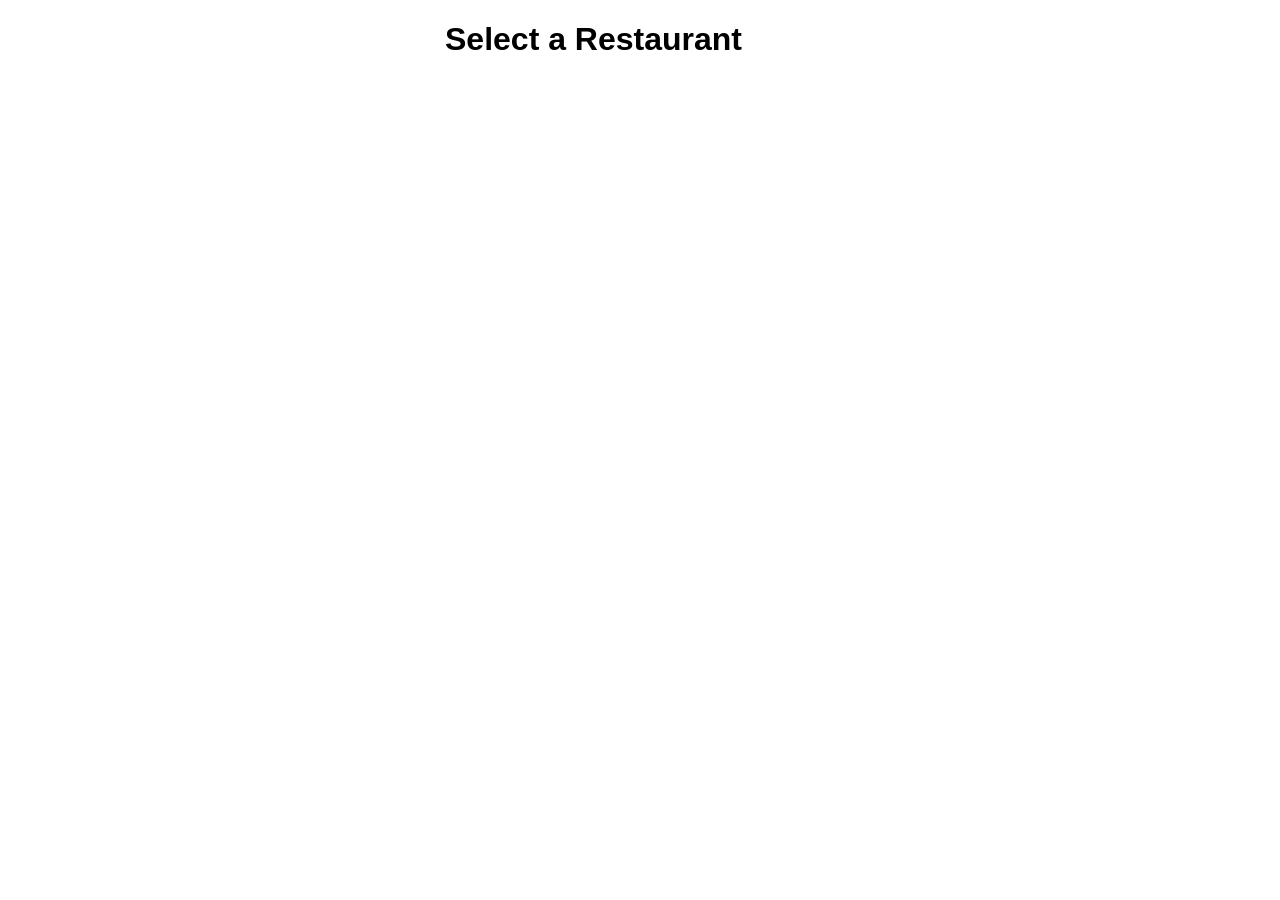
==== frontend/stores.html @ 32e32f5c "api.js, store select screen added" ====
<!DOCTYPE html>
<html>
    <head>
        <link rel="stylesheet" href="style.css">
        <meta name="viewport" content="width=device-width, initial-scale=1.0">
    </head>
    <body>
        <header>
            <h1>Select a Restaurant</h1>
        </header>

        <main>
            <section class="stores-list" id="stores-list"></section>
        </main>

        <script type="module" src="stores_script.js"></script>
    </body>
</html>
---- frontend/style.css ----
* {
    box-sizing: border-box;
}

body {
    margin: 0 auto;
    max-width: 390px;
    font-family: sans-serif;
    background-color: #fff;
}


header {
    position: relative;
}

.banner {
    display: block;
    width: 100%;
    height: 140px;
    object-fit: cover;
}

nav {
    position: absolute;
    top: 0;
    left: 0;
    width: 100%;
}

nav ul {
    display: flex;
    justify-content: space-between;
    align-items: center;
    list-style: none;
    margin: 0;
    padding: 10px;
}

.icon {
    width: 18px;
    height: 18px;
    cursor: pointer;
}

.profile-section {
    display: flex;
    flex-direction: column;
    align-items: center;
    padding-bottom: 16px;
}

.profile-pic {
    width: 70px;
    height: 70px;
    background-color: #ccc;
    border-radius: 50%;
    margin-top: -35px;
    border: 3px solid #fff;
}

.restaurant-name {
    font-size: 16px;
    font-weight: 600;
    text-align: center;
    margin: 10px 0 14px;
    line-height: 1.4;
    color: #111;
}

.search-bar {
    display: flex;
    align-items: center;
    border: 1px solid #ddd;
    border-radius: 20px;
    padding: 6px 14px;
    width: 80%;
    gap: 8px;
}

.search-bar input {
    border: none;
    outline: none;
    font-size: 14px;
    width: 100%;
    color: #555;
}

.search-icon {
    font-size: 14px;
    color: #888;
}


.menu-list {
    padding: 0 16px;
}

.menu-item {
    display: flex;
    align-items: center;
    padding: 16px 0;
    border-bottom: 1px solid #eee;
    gap: 12px;
}

.menu-item-emoji {
    font-size: 42px;
    width: 54px;
    text-align: center;
    flex-shrink: 0;
}

.menu-item-info {
    flex: 1;
}

.menu-item-info h4 {
    margin: 0 0 2px;
    font-size: 15px;
    font-weight: 600;
    color: #111;
}

.menu-item-info .ingredients {
    font-size: 11px;
    color: #999;
    margin: 0 0 4px;
}

.menu-item-info .price {
    font-size: 13px;
    font-weight: 500;
    color: #333;
    margin: 0;
}

.quantity-control {
    display: flex;
    align-items: center;
    gap: 6px;
    flex-shrink: 0;
}

.quantity-control button {
    width: 26px;
    height: 26px;
    border-radius: 50%;
    border: 1px solid #ccc;
    background: #fff;
    font-size: 16px;
    cursor: pointer;
    display: flex;
    align-items: center;
    justify-content: center;
    color: #333;
}

.quantity-control button:hover {
    background: #f0f0f0;
}

.quantity-control .qty-display {
    width: 30px;
    height: 30px;
    border: 1px solid #ccc;
    border-radius: 4px;
    display: flex;
    align-items: center;
    justify-content: center;
    font-size: 14px;
    font-weight: 500;
}


.order-summary {
    padding: 16px 20px 8px;
}

.order-summary h3 {
    text-align: center;
    font-size: 15px;
    font-weight: 600;
    margin: 0 0 12px;
    color: #111;
}

.order-summary ul {
    list-style: none;
    margin: 0;
    padding: 0;
}

.order-summary ul li {
    display: flex;
    justify-content: space-between;
    font-size: 14px;
    margin-bottom: 6px;
    color: #111;
}

.order-summary ul li .item-name {
    display: flex;
    align-items: center;
    gap: 8px;
}

.order-summary ul li .remove-btn {
    font-size: 11px;
    color: #aaa;
    cursor: pointer;
    background: none;
    border: none;
    padding: 0;
}

.order-summary ul li .remove-btn:hover {
    color: #e00;
}

.order-total hr {
    border: none;
    border-top: 1px solid #ddd;
    margin: 10px 0;
}

.total-row {
    display: flex;
    justify-content: space-between;
    font-size: 14px;
    font-weight: 500;
    color: #111;
}


.complete-order-btn {
    display: block;
    width: calc(100% - 32px);
    margin: 16px auto 24px;
    padding: 16px;
    background-color: #2ecc8e;
    color: #fff;
    font-size: 15px;
    font-weight: 600;
    border: none;
    border-radius: 10px;
    cursor: pointer;
    text-align: center;
}

.complete-order-btn:hover {
    background-color: #27b87c;
}
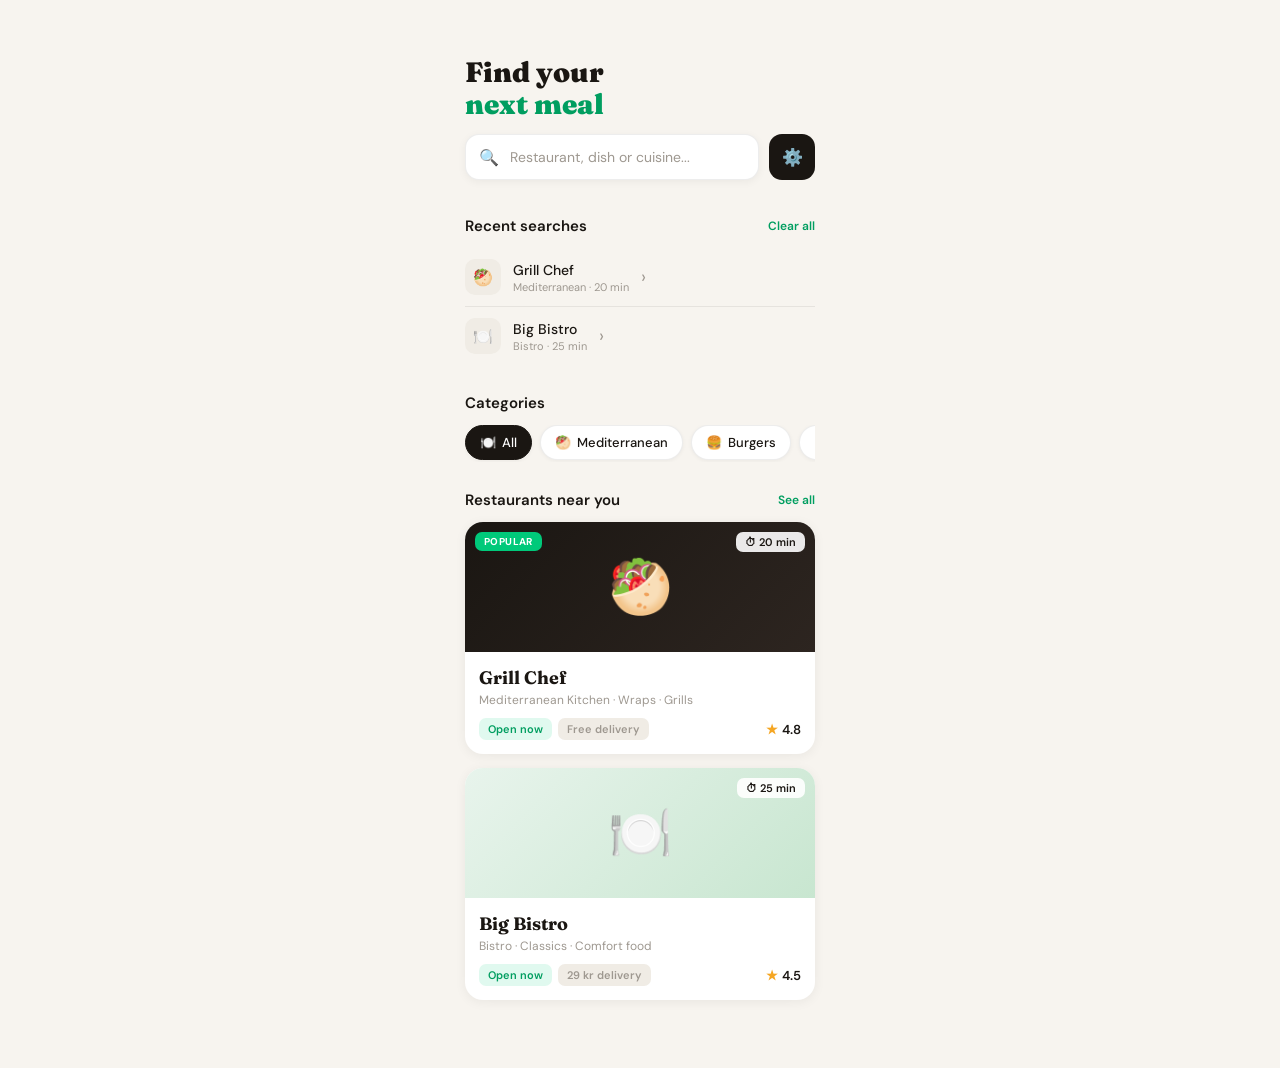
==== commit af397f96: "Updated the stores.html and added a CSS file for the search page" ====
--- a/frontend/stores.html
+++ b/frontend/stores.html
@@ -1,18 +1,120 @@
 <!DOCTYPE html>
-<html>
-    <head>
-        <link rel="stylesheet" href="style.css">
-        <meta name="viewport" content="width=device-width, initial-scale=1.0">
-    </head>
-    <body>
-        <header>
-            <h1>Select a Restaurant</h1>
-        </header>
+<html lang="en">
+<head>
+  <meta charset="UTF-8">
+  <meta name="viewport" content="width=device-width, initial-scale=1.0">
+  <title>Search – Food Delivery</title>
+  <link href="https://fonts.googleapis.com/css2?family=Fraunces:wght@700;900&family=DM+Sans:wght@300;400;500;600&display=swap" rel="stylesheet">
+  <link rel="stylesheet" href="search.css">
+</head>
+<body>
+<div class="app">
 
-        <main>
-            <section class="stores-list" id="stores-list"></section>
-        </main>
+  <!-- Header -->
+  <div class="header">
+    <div class="header-title">Find your<br><span>next meal</span></div>
+    <div class="search-wrap">
+      <div class="search-box">
+        <span class="search-icon">🔍</span>
+        <input class="search-input" type="text" placeholder="Restaurant, dish or cuisine...">
+      </div>
+      <div class="filter-btn">⚙️</div>
+    </div>
+  </div>
 
-        <script type="module" src="stores_script.js"></script>
-    </body>
-</html>
+  <div class="scroll-body">
+
+    <!-- Recent searches -->
+    <div class="section">
+      <div class="section-header">
+        <span class="section-title">Recent searches</span>
+        <span class="see-all">Clear all</span>
+      </div>
+      <div class="recent-list">
+        <div class="recent-item">
+          <div class="recent-icon">🥙</div>
+          <div>
+            <div class="recent-text">Grill Chef</div>
+            <div class="recent-sub">Mediterranean · 20 min</div>
+          </div>
+          <span class="recent-arrow">›</span>
+        </div>
+        <div class="recent-item">
+          <div class="recent-icon">🍽️</div>
+          <div>
+            <div class="recent-text">Big Bistro</div>
+            <div class="recent-sub">Bistro · 25 min</div>
+          </div>
+          <span class="recent-arrow">›</span>
+        </div>
+      </div>
+    </div>
+
+    <!-- Categories -->
+    <div class="section">
+      <div class="section-header">
+        <span class="section-title">Categories</span>
+      </div>
+      <div class="cat-scroll">
+        <div class="cat-chip active"><span>🍽️</span> All</div>
+        <div class="cat-chip"><span>🥙</span> Mediterranean</div>
+        <div class="cat-chip"><span>🍔</span> Burgers</div>
+        <div class="cat-chip"><span>🍕</span> Pizza</div>
+        <div class="cat-chip"><span>🥗</span> Healthy</div>
+        <div class="cat-chip"><span>🍣</span> Sushi</div>
+      </div>
+    </div>
+
+    <!-- Restaurants -->
+    <div class="section">
+      <div class="section-header">
+        <span class="section-title">Restaurants near you</span>
+        <span class="see-all">See all</span>
+      </div>
+      <div class="restaurant-list">
+
+        <div class="restaurant-card fade">
+          <div class="restaurant-banner grill">
+            <span>🥙</span>
+            <div class="banner-badge">POPULAR</div>
+            <div class="banner-time">⏱ 20 min</div>
+          </div>
+          <div class="restaurant-body">
+            <div class="restaurant-name">Grill Chef</div>
+            <div class="restaurant-cuisine">Mediterranean Kitchen · Wraps · Grills</div>
+            <div class="restaurant-footer">
+              <div class="restaurant-tags">
+                <span class="tag open">Open now</span>
+                <span class="tag">Free delivery</span>
+              </div>
+              <div class="rating"><span class="star">★</span> 4.8</div>
+            </div>
+          </div>
+        </div>
+
+        <div class="restaurant-card fade">
+          <div class="restaurant-banner bistro">
+            <span>🍽️</span>
+            <div class="banner-time">⏱ 25 min</div>
+          </div>
+          <div class="restaurant-body">
+            <div class="restaurant-name">Big Bistro</div>
+            <div class="restaurant-cuisine">Bistro · Classics · Comfort food</div>
+            <div class="restaurant-footer">
+              <div class="restaurant-tags">
+                <span class="tag open">Open now</span>
+                <span class="tag">29 kr delivery</span>
+              </div>
+              <div class="rating"><span class="star">★</span> 4.5</div>
+            </div>
+          </div>
+        </div>
+
+      </div>
+    </div>
+
+  </div>
+</div>
+<script type="module" src="stores_script.js"></script>
+</body>
+</html>
--- a/frontend/search.css
+++ b/frontend/search.css
@@ -0,0 +1,324 @@
+:root {
+  --bg: #f7f4ef;
+  --surface: #ffffff;
+  --surface2: #f0ece5;
+  --accent: #00c97a;
+  --accent-dark: #009e60;
+  --text: #1a1612;
+  --muted: #9e9890;
+  --border: rgba(0,0,0,0.07);
+  --max: 390px;
+}
+
+* { box-sizing: border-box; margin: 0; padding: 0; }
+
+body {
+  background: var(--bg);
+  color: var(--text);
+  font-family: 'DM Sans', sans-serif;
+  display: flex;
+  justify-content: center;
+  min-height: 100vh;
+}
+
+.app {
+  width: 100%;
+  max-width: var(--max);
+  min-height: 100vh;
+  background: var(--bg);
+  display: flex;
+  flex-direction: column;
+}
+
+/* ── Header ── */
+.header {
+  padding: 56px 20px 16px;
+  background: var(--bg);
+  position: sticky;
+  top: 0;
+  z-index: 10;
+}
+
+.header-title {
+  font-family: 'Fraunces', serif;
+  font-size: 28px;
+  font-weight: 900;
+  line-height: 1.15;
+  margin-bottom: 14px;
+  color: var(--text);
+}
+
+.header-title span { color: var(--accent-dark); }
+
+.search-wrap {
+  display: flex;
+  align-items: center;
+  gap: 10px;
+}
+
+.search-box {
+  flex: 1;
+  position: relative;
+}
+
+.search-input {
+  width: 100%;
+  background: var(--surface);
+  border: 1.5px solid var(--border);
+  border-radius: 14px;
+  padding: 13px 16px 13px 44px;
+  color: var(--text);
+  font-family: 'DM Sans', sans-serif;
+  font-size: 14px;
+  outline: none;
+  box-shadow: 0 2px 8px rgba(0,0,0,0.05);
+  transition: border-color 0.2s, box-shadow 0.2s;
+}
+
+.search-input::placeholder { color: var(--muted); }
+.search-input:focus {
+  border-color: var(--accent);
+  box-shadow: 0 2px 12px rgba(0,201,122,0.15);
+}
+
+.search-icon {
+  position: absolute;
+  left: 14px;
+  top: 50%;
+  transform: translateY(-50%);
+  font-size: 16px;
+  pointer-events: none;
+}
+
+.filter-btn {
+  width: 46px;
+  height: 46px;
+  background: var(--text);
+  border-radius: 13px;
+  display: flex;
+  align-items: center;
+  justify-content: center;
+  font-size: 17px;
+  cursor: pointer;
+  flex-shrink: 0;
+  transition: opacity 0.15s;
+}
+
+.filter-btn:active { opacity: 0.75; }
+
+/* ── Scroll body ── */
+.scroll-body {
+  flex: 1;
+  overflow-y: auto;
+  padding: 20px 20px 40px;
+}
+
+.section { margin-bottom: 28px; }
+
+.section-header {
+  display: flex;
+  justify-content: space-between;
+  align-items: center;
+  margin-bottom: 12px;
+}
+
+.section-title { font-size: 15px; font-weight: 600; }
+
+.see-all {
+  font-size: 12px;
+  color: var(--accent-dark);
+  font-weight: 600;
+  cursor: pointer;
+}
+
+/* ── Recent searches ── */
+.recent-list { display: flex; flex-direction: column; }
+
+.recent-item {
+  display: flex;
+  align-items: center;
+  gap: 12px;
+  padding: 11px 0;
+  border-bottom: 1px solid var(--border);
+  cursor: pointer;
+}
+
+.recent-item:last-child { border-bottom: none; }
+
+.recent-icon {
+  width: 36px;
+  height: 36px;
+  background: var(--surface2);
+  border-radius: 10px;
+  display: flex;
+  align-items: center;
+  justify-content: center;
+  font-size: 16px;
+  flex-shrink: 0;
+}
+
+.recent-text { flex: 1; font-size: 14px; font-weight: 500; }
+.recent-sub { font-size: 11px; color: var(--muted); margin-top: 1px; }
+.recent-arrow { color: var(--muted); font-size: 18px; }
+
+/* ── Categories ── */
+.cat-scroll {
+  display: flex;
+  gap: 8px;
+  overflow-x: auto;
+  scrollbar-width: none;
+  padding-bottom: 2px;
+}
+
+.cat-scroll::-webkit-scrollbar { display: none; }
+
+.cat-chip {
+  flex-shrink: 0;
+  display: flex;
+  align-items: center;
+  gap: 6px;
+  background: var(--surface);
+  border: 1.5px solid var(--border);
+  border-radius: 30px;
+  padding: 8px 14px;
+  font-size: 13px;
+  font-weight: 500;
+  cursor: pointer;
+  transition: all 0.18s;
+  white-space: nowrap;
+  box-shadow: 0 1px 4px rgba(0,0,0,0.05);
+}
+
+.cat-chip:active { transform: scale(0.96); }
+
+.cat-chip.active {
+  background: var(--text);
+  color: #fff;
+  border-color: var(--text);
+}
+
+/* ── Restaurant cards ── */
+.restaurant-list {
+  display: flex;
+  flex-direction: column;
+  gap: 14px;
+}
+
+.restaurant-card {
+  background: var(--surface);
+  border-radius: 18px;
+  overflow: hidden;
+  box-shadow: 0 2px 12px rgba(0,0,0,0.06);
+  cursor: pointer;
+  transition: transform 0.15s, box-shadow 0.15s;
+}
+
+.restaurant-card:active {
+  transform: scale(0.98);
+  box-shadow: 0 1px 6px rgba(0,0,0,0.08);
+}
+
+.restaurant-banner {
+  width: 100%;
+  height: 130px;
+  background: var(--surface2);
+  display: flex;
+  align-items: center;
+  justify-content: center;
+  font-size: 52px;
+  position: relative;
+}
+
+.restaurant-banner.grill {
+  background: linear-gradient(135deg, #1a1612 0%, #2d2520 100%);
+}
+
+.restaurant-banner.bistro {
+  background: linear-gradient(135deg, #e8f4ec 0%, #c8e6d0 100%);
+}
+
+.banner-badge {
+  position: absolute;
+  top: 10px;
+  left: 10px;
+  background: var(--accent);
+  color: #fff;
+  font-size: 10px;
+  font-weight: 700;
+  padding: 3px 9px;
+  border-radius: 7px;
+  letter-spacing: 0.4px;
+}
+
+.banner-time {
+  position: absolute;
+  top: 10px;
+  right: 10px;
+  background: rgba(255,255,255,0.9);
+  color: var(--text);
+  font-size: 11px;
+  font-weight: 600;
+  padding: 3px 9px;
+  border-radius: 7px;
+  display: flex;
+  align-items: center;
+  gap: 3px;
+}
+
+.restaurant-body { padding: 14px; }
+
+.restaurant-name {
+  font-family: 'Fraunces', serif;
+  font-size: 18px;
+  font-weight: 700;
+  margin-bottom: 3px;
+}
+
+.restaurant-cuisine {
+  font-size: 12px;
+  color: var(--muted);
+  margin-bottom: 10px;
+}
+
+.restaurant-footer {
+  display: flex;
+  align-items: center;
+  justify-content: space-between;
+}
+
+.restaurant-tags { display: flex; gap: 6px; }
+
+.tag {
+  font-size: 11px;
+  font-weight: 600;
+  padding: 4px 9px;
+  border-radius: 7px;
+  background: var(--surface2);
+  color: var(--muted);
+}
+
+.tag.open {
+  background: rgba(0,201,122,0.12);
+  color: var(--accent-dark);
+}
+
+.rating {
+  display: flex;
+  align-items: center;
+  gap: 4px;
+  font-size: 13px;
+  font-weight: 600;
+  color: var(--text);
+}
+
+.rating .star { color: #f5a623; }
+
+/* ── Animations ── */
+@keyframes fadeUp {
+  from { opacity: 0; transform: translateY(14px); }
+  to   { opacity: 1; transform: translateY(0); }
+}
+
+.fade { animation: fadeUp 0.35s ease both; }
+.fade:nth-child(1) { animation-delay: 0.05s; }
+.fade:nth-child(2) { animation-delay: 0.12s; }
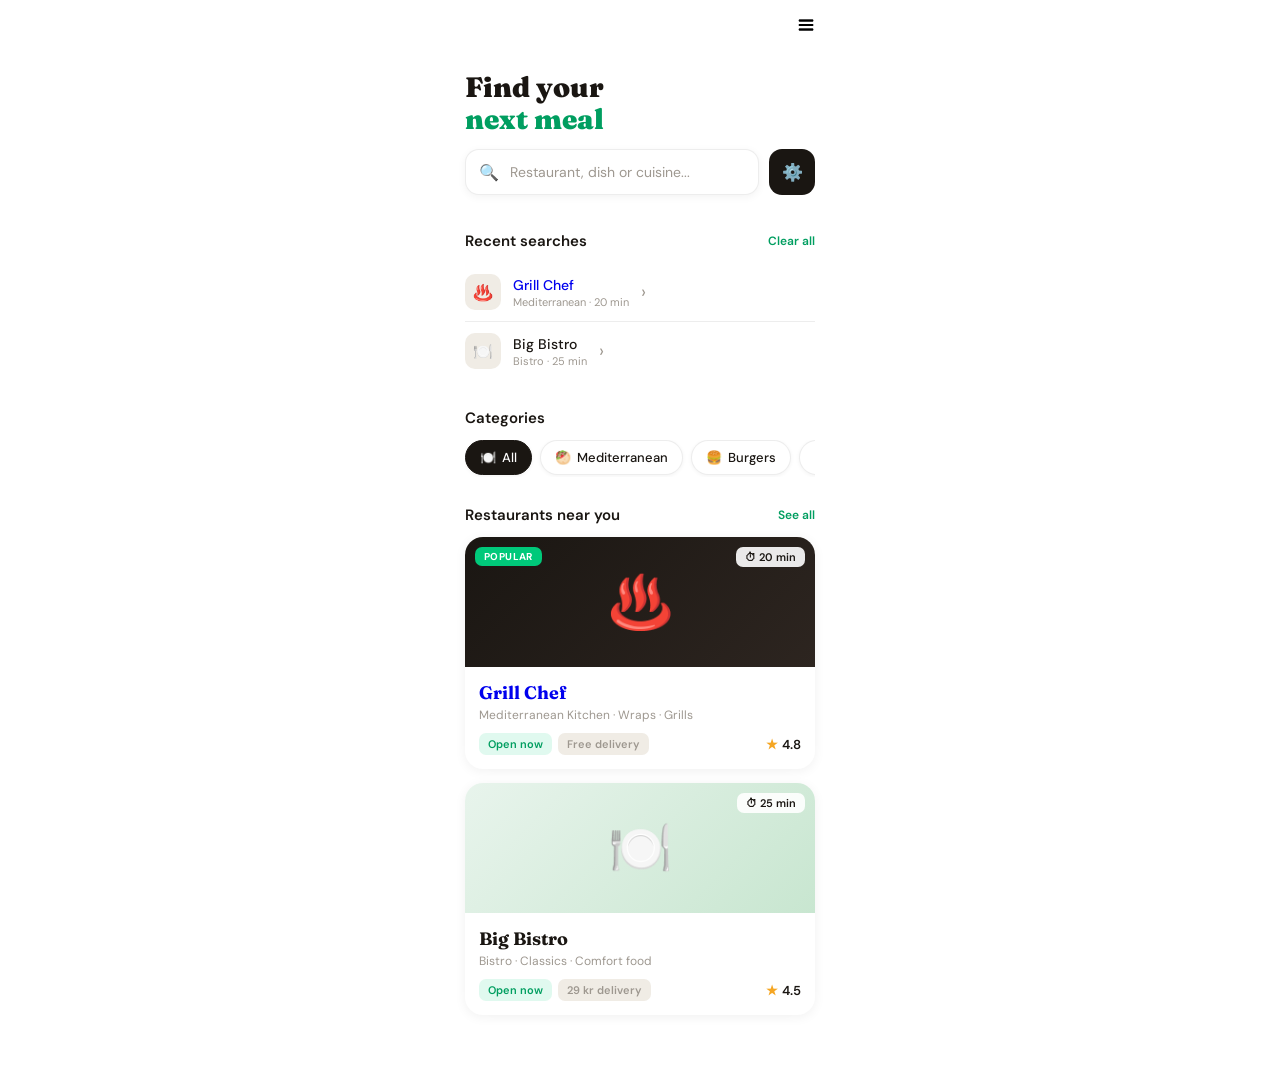
==== commit 6a73e5ea: "Made adjustments to the HTML and CSS files" ====
--- a/frontend/stores.html
+++ b/frontend/stores.html
@@ -11,16 +11,25 @@
 <div class="app">
 
   <!-- Header -->
-  <div class="header">
-    <div class="header-title">Find your<br><span>next meal</span></div>
-    <div class="search-wrap">
-      <div class="search-box">
-        <span class="search-icon">🔍</span>
-        <input class="search-input" type="text" placeholder="Restaurant, dish or cuisine...">
-      </div>
-      <div class="filter-btn">⚙️</div>
+   <header>
+            <nav>
+                <ul>
+                    <li class="align-right">
+                        <img src="images/burger-bar.png" class="icon" alt="burger-icon">
+                    </li>
+                </ul>
+            </nav>
+    <div class="header">
+        <div class="header-title">Find your<br><span>next meal</span></div>
+        <div class="search-wrap">
+        <div class="search-box">
+            <span class="search-icon">🔍</span>
+            <input class="search-input" type="text" placeholder="Restaurant, dish or cuisine...">
+        </div>
+        <div class="filter-btn">⚙️</div>
+        </div>
     </div>
-  </div>
+  </header>
 
   <div class="scroll-body">
 
@@ -32,11 +41,11 @@
       </div>
       <div class="recent-list">
         <div class="recent-item">
-          <div class="recent-icon">🥙</div>
-          <div>
+          <div class="recent-icon">♨️</div>
+          <a href="index.html?store_id=1">
             <div class="recent-text">Grill Chef</div>
             <div class="recent-sub">Mediterranean · 20 min</div>
-          </div>
+          </a>
           <span class="recent-arrow">›</span>
         </div>
         <div class="recent-item">
@@ -73,14 +82,14 @@
       </div>
       <div class="restaurant-list">
 
-        <div class="restaurant-card fade">
+        <a href="index.html?store_id=1" class="restaurant-card fade">
           <div class="restaurant-banner grill">
-            <span>🥙</span>
+            <span>♨️</span>
             <div class="banner-badge">POPULAR</div>
             <div class="banner-time">⏱ 20 min</div>
           </div>
           <div class="restaurant-body">
-            <div class="restaurant-name">Grill Chef</div>
+            <div  class="restaurant-name">Grill Chef</div>
             <div class="restaurant-cuisine">Mediterranean Kitchen · Wraps · Grills</div>
             <div class="restaurant-footer">
               <div class="restaurant-tags">
@@ -90,7 +99,7 @@
               <div class="rating"><span class="star">★</span> 4.8</div>
             </div>
           </div>
-        </div>
+        </a>
 
         <div class="restaurant-card fade">
           <div class="restaurant-banner bistro">
--- a/frontend/search.css
+++ b/frontend/search.css
@@ -1,5 +1,5 @@
 :root {
-  --bg: #f7f4ef;
+  /*--bg: #f7f4ef;*/
   --surface: #ffffff;
   --surface2: #f0ece5;
   --accent: #00c97a;
@@ -13,7 +13,7 @@
 * { box-sizing: border-box; margin: 0; padding: 0; }
 
 body {
-  background: var(--bg);
+  /*background: var(--bg);*/
   color: var(--text);
   font-family: 'DM Sans', sans-serif;
   display: flex;
@@ -31,10 +31,37 @@
 }
 
 /* ── Header ── */
+
+nav {
+    top: 0;
+    left: 0;
+    width: 100%;
+    padding: 16px 20px 16px;
+}
+
+nav ul {
+    display: flex;
+    justify-content: flex-end;
+    list-style: none;
+    margin: 0;
+    padding: 0;
+}
+
+.back-icon{
+    display: none
+}
+
+.icon {
+    width: 18px;
+    height: 18px;
+    cursor: pointer;
+    filter: invert(1);
+}
+
 .header {
-  padding: 56px 20px 16px;
+  padding: 16px 20px 16px;
   background: var(--bg);
-  position: sticky;
+  position: relative;
   top: 0;
   z-index: 10;
 }
@@ -311,6 +338,10 @@
   color: var(--text);
 }
 
+a {
+    text-decoration: none;
+}
+
 .rating .star { color: #f5a623; }
 
 /* ── Animations ── */
